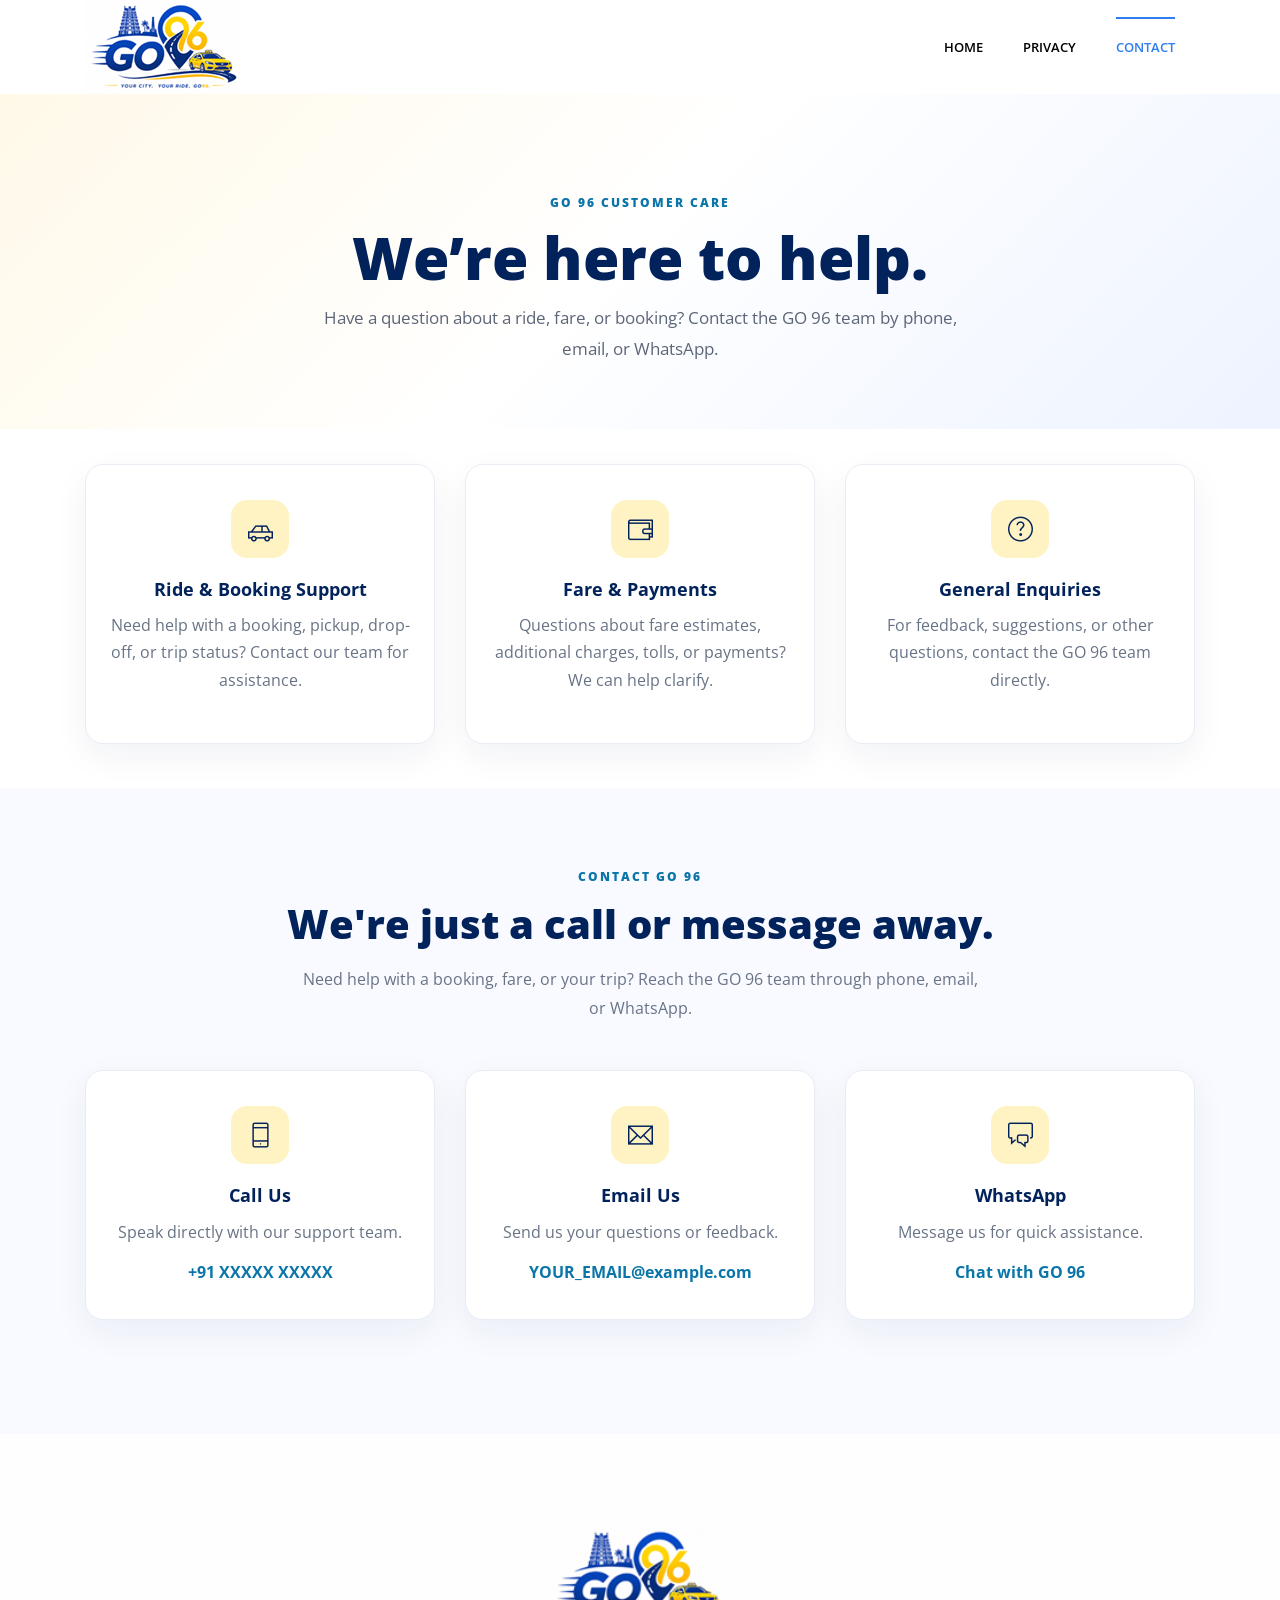
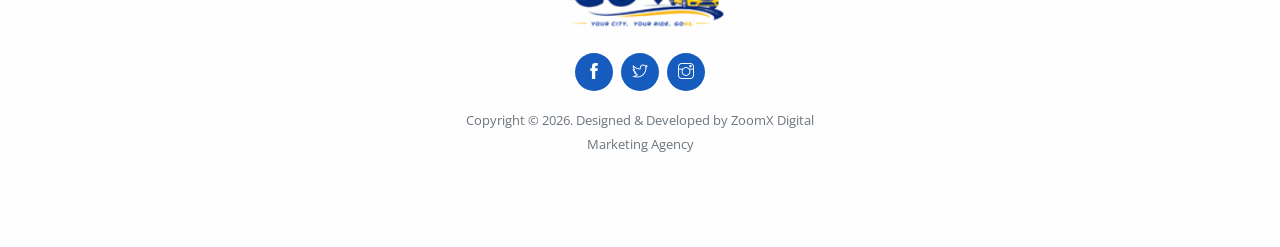
==== contact.html @ 265bedb6 "go96 first upload" ====
<!DOCTYPE html>
<html lang="en">
<head>

  <!-- Basic Page Needs
  ================================================== -->
  <meta charset="utf-8">
  <title>Contact GO 96 | Customer Support</title>

  <!-- Mobile Specific Metas
  ================================================== -->
  <meta http-equiv="X-UA-Compatible" content="IE=edge">
  <meta name="description" content="Download the GO 96 Taxi app and book your rides easily.">
  <meta name="viewport" content="width=device-width, initial-scale=1.0, maximum-scale=5.0">
  <meta name="author" content="ZoomX">

  <!-- Favicon -->
  <link rel="shortcut icon" type="image/x-icon" href="images/favicon.png" />
  
  <!-- PLUGINS CSS STYLE -->
  <link rel="stylesheet" href="plugins/bootstrap/bootstrap.min.css">
  <link rel="stylesheet" href="plugins/themify-icons/themify-icons.css">
  <link rel="stylesheet" href="plugins/slick/slick.css">
  <link rel="stylesheet" href="plugins/slick/slick-theme.css">
  <link rel="stylesheet" href="plugins/fancybox/jquery.fancybox.min.css">
  <link rel="stylesheet" href="plugins/aos/aos.css">

  <!-- CUSTOM CSS -->
  <link href="css/style.css" rel="stylesheet">

</head>

<body class="body-wrapper" data-spy="scroll" data-target=".privacy-nav">


<nav class="navbar main-nav navbar-expand-lg px-2 px-sm-0 py-2 py-lg-0">
  <div class="container">
    <a class="navbar-brand" href="index.html"><img src="images/logo.png" alt="logo"></a>
    <button class="navbar-toggler" type="button" data-toggle="collapse" data-target="#navbarNav"
      aria-controls="navbarNav" aria-expanded="false" aria-label="Toggle navigation">
      <span class="ti-menu"></span>
    </button>
    <div class="collapse navbar-collapse" id="navbarNav">
      <ul class="navbar-nav ml-auto">
        <li class="nav-item dropdown @@home">
          <a class="nav-link " href="index.html">Home
          </a>
        </li>
        <li class="nav-item dropdown @@privacy-policy">
          <a class="nav-link " href="privacypolicy.html" >Privacy
          </a>
        </li>
        <li class="nav-item active">
          <a class="nav-link" href="contact.html">Contact</a>
        </li>
      </ul>
    </div>
  </div>
</nav>

<!-- Contact Page Hero -->
<section class="section page-title go96-contact-hero">
  <div class="container">
    <div class="row">
      <div class="col-lg-8 col-md-10 m-auto text-center">
        <span class="go96-eyebrow">GO 96 CUSTOMER CARE</span>
        <h1>We’re here to help.</h1>
        <p>Have a question about a ride, fare, or booking? Contact the GO 96 team by phone, email, or WhatsApp.</p>
      </div>
    </div>
  </div>
</section>

<!-- Contact options -->
<section class="go96-contact-options">
  <div class="container">
    <div class="row">
      <div class="col-md-4 mb-4">
        <div class="go96-contact-card">
          <div class="go96-contact-icon"><i class="ti-car"></i></div>
          <h4>Ride & Booking Support</h4>
          <p>Need help with a booking, pickup, drop-off, or trip status? Contact our team for assistance.</p>
        </div>
      </div>
      <div class="col-md-4 mb-4">
        <div class="go96-contact-card">
          <div class="go96-contact-icon"><i class="ti-wallet"></i></div>
          <h4>Fare & Payments</h4>
          <p>Questions about fare estimates, additional charges, tolls, or payments? We can help clarify.</p>
        </div>
      </div>
      <div class="col-md-4 mb-4">
        <div class="go96-contact-card">
          <div class="go96-contact-icon"><i class="ti-help-alt"></i></div>
          <h4>General Enquiries</h4>
          <p>For feedback, suggestions, or other questions, contact the GO 96 team directly.</p>
        </div>
      </div>
    </div>
  </div>
</section>

<!-- GO 96 Contact Details -->
<section class="go96-contact-details section">
  <div class="container">
    <div class="row justify-content-center text-center mb-5">
      <div class="col-lg-8">
        <span class="go96-eyebrow">CONTACT GO 96</span>
        <h2 class="go96-contact-heading">We're just a call or message away.</h2>
        <p class="go96-contact-intro">
          Need help with a booking, fare, or your trip? Reach the GO 96 team
          through phone, email, or WhatsApp.
        </p>
      </div>
    </div>

    <div class="row">
      <div class="col-md-4 mb-4">
        <a class="go96-contact-card go96-contact-link" href="tel:+91XXXXXXXXXX">
          <div class="go96-contact-icon"><i class="ti-mobile"></i></div>
          <h4>Call Us</h4>
          <p>Speak directly with our support team.</p>
          <strong>+91 XXXXX XXXXX</strong>
        </a>
      </div>

      <div class="col-md-4 mb-4">
        <a class="go96-contact-card go96-contact-link" href="mailto:YOUR_EMAIL@example.com">
          <div class="go96-contact-icon"><i class="ti-email"></i></div>
          <h4>Email Us</h4>
          <p>Send us your questions or feedback.</p>
          <strong>YOUR_EMAIL@example.com</strong>
        </a>
      </div>

      <div class="col-md-4 mb-4">
        <a class="go96-contact-card go96-contact-link" href="https://wa.me/91XXXXXXXXXX" target="_blank" rel="noopener">
          <div class="go96-contact-icon"><i class="ti-comments"></i></div>
          <h4>WhatsApp</h4>
          <p>Message us for quick assistance.</p>
          <strong>Chat with GO 96</strong>
        </a>
      </div>
    </div>
  </div>
</section>

<style>
.go96-contact-hero {
  padding: 95px 0 65px;
  background: linear-gradient(135deg, #fff9e8 0%, #ffffff 48%, #edf3ff 100%);
}
.go96-contact-hero h1 {
  color: #02225B;
  font-size: clamp(2.3rem, 5vw, 3.7rem);
  font-weight: 800;
  margin: 14px 0;
}
.go96-contact-hero p {
  max-width: 680px;
  margin: 0 auto;
  color: #5d6678;
  font-size: 1.08rem;
  line-height: 1.8;
}
.go96-eyebrow {
  color: #0a75a8;
  font-size: .78rem;
  font-weight: 800;
  letter-spacing: 2px;
}
.go96-contact-options {
  padding: 35px 0 20px;
}
.go96-contact-card {
  height: 100%;
  padding: 30px 25px;
  background: #fff;
  border: 1px solid #e8edf4;
  border-radius: 18px;
  box-shadow: 0 12px 35px rgba(2, 34, 91, .06);
  transition: transform .25s ease, box-shadow .25s ease;
}
.go96-contact-card:hover {
  transform: translateY(-5px);
  box-shadow: 0 18px 40px rgba(2, 34, 91, .12);
}
.go96-contact-icon {
  display: flex;
  align-items: center;
  justify-content: center;
  width: 52px;
  height: 52px;
  margin-bottom: 20px;
  border-radius: 15px;
  background: #fff3c4;
  color: #02225B;
  font-size: 24px;
}
.go96-contact-card h4 {
  color: #02225B;
  font-weight: 700;
  font-size: 1.1rem;
  margin-bottom: 12px;
}
.go96-contact-card p,
.go96-contact-form-section p {
  color: #687386;
  line-height: 1.75;
}
.go96-contact-details {
  padding: 75px 0 90px;
  background: #f8faff;
}
.go96-contact-heading {
  margin: 12px 0 16px;
  color: #02225B;
  font-weight: 800;
}
.go96-contact-intro {
  max-width: 680px;
  margin: 0 auto;
  color: #687386;
  line-height: 1.8;
}
.go96-contact-card {
  display: block;
  height: 100%;
  padding: 35px 24px;
  text-align: center;
  background: #fff;
  border: 1px solid #e8edf4;
  border-radius: 18px;
  box-shadow: 0 12px 35px rgba(2, 34, 91, .06);
  transition: transform .25s ease, box-shadow .25s ease;
}
.go96-contact-link {
  color: inherit;
  text-decoration: none;
}
.go96-contact-link:hover,
.go96-contact-link:focus {
  color: inherit;
  text-decoration: none;
  transform: translateY(-5px);
  box-shadow: 0 18px 40px rgba(2, 34, 91, .12);
}
.go96-contact-icon {
  display: flex;
  align-items: center;
  justify-content: center;
  width: 58px;
  height: 58px;
  margin: 0 auto 20px;
  border-radius: 16px;
  background: #fff3c4;
  color: #02225B;
  font-size: 25px;
}
.go96-contact-card h4 {
  color: #02225B;
  font-weight: 700;
  font-size: 1.15rem;
  margin-bottom: 12px;
}
.go96-contact-card p {
  color: #687386;
  line-height: 1.7;
  margin-bottom: 14px;
}
.go96-contact-card strong {
  color: #0a75a8;
  overflow-wrap: anywhere;
}
@media (max-width: 767px) {
  .go96-contact-hero { padding: 65px 0 45px; }
  .go96-form-card { padding: 23px 18px; }
}
</style>



<!--============================
=            Footer            =
=============================-->
<footer>
  <div class="footer-main">
  <div class="container">
    <div class="row">
      <div class="col-lg-4 col-md-12 m-md-auto align-self-center text-center">
        <div class="block">

          <!-- Footer Logo -->
          <p>
            <img src="images/logo.png" alt="GO 96 footer logo" width="180">
          </p>

          <!-- Social Media Icons -->
          <ul class="social-icon list-inline d-flex justify-content-center">
            <li class="list-inline-item">
              <a href="#"><i class="ti-facebook"></i></a>
            </li>
            <li class="list-inline-item">
              <a href="#"><i class="ti-twitter"></i></a>
            </li>
            <li class="list-inline-item">
              <a href="#"><i class="ti-instagram"></i></a>
            </li>
          </ul>
		<small class="text-secondary">Copyright &copy; <script>document.write(new Date().getFullYear())</script>. Designed &amp; Developed by <a href="https://www.zoomx.org/">ZoomX Digital Marketing Agency</a></small class="text-secondary">
        </div>
      </div>
    </div>
  </div>
</footer>


  <!-- To Top -->
  <div class="scroll-top-to">
    <i class="ti-angle-up"></i>
  </div>
  
  <!-- JAVASCRIPTS -->
  <script src="plugins/jquery/jquery.min.js"></script>
  <script src="plugins/bootstrap/bootstrap.min.js"></script>
  <script src="plugins/slick/slick.min.js"></script>
  <script src="plugins/fancybox/jquery.fancybox.min.js"></script>
  <script src="plugins/syotimer/jquery.syotimer.min.js"></script>
  <script src="plugins/aos/aos.js"></script>
  
  <script src="js/script.js"></script>
</body>

</html>
---- plugins/themify-icons/themify-icons.css ----
@font-face {
  font-family: 'themify';
  src: url('fonts/themify.eot?-fvbane');
  src: url('fonts/themify.eot?#iefix-fvbane') format('embedded-opentype'),
  url('fonts/themify.woff?-fvbane') format('woff'),
  url('fonts/themify.ttf?-fvbane') format('truetype'),
  url('fonts/themify.svg?-fvbane#themify') format('svg');
  font-weight: normal;
  font-style: normal;
}

[class^="ti-"],
[class*=" ti-"] {
  font-family: 'themify';
  speak: none;
  font-style: normal;
  font-weight: normal;
  font-variant: normal;
  text-transform: none;
  line-height: 1;

  /* Better Font Rendering =========== */
  -webkit-font-smoothing: antialiased;
  -moz-osx-font-smoothing: grayscale;
}

.ti-wand:before {
  content: "\e600";
}

.ti-volume:before {
  content: "\e601";
}

.ti-user:before {
  content: "\e602";
}

.ti-unlock:before {
  content: "\e603";
}

.ti-unlink:before {
  content: "\e604";
}

.ti-trash:before {
  content: "\e605";
}

.ti-thought:before {
  content: "\e606";
}

.ti-target:before {
  content: "\e607";
}

.ti-tag:before {
  content: "\e608";
}

.ti-tablet:before {
  content: "\e609";
}

.ti-star:before {
  content: "\e60a";
}

.ti-spray:before {
  content: "\e60b";
}

.ti-signal:before {
  content: "\e60c";
}

.ti-shopping-cart:before {
  content: "\e60d";
}

.ti-shopping-cart-full:before {
  content: "\e60e";
}

.ti-settings:before {
  content: "\e60f";
}

.ti-search:before {
  content: "\e610";
}

.ti-zoom-in:before {
  content: "\e611";
}

.ti-zoom-out:before {
  content: "\e612";
}

.ti-cut:before {
  content: "\e613";
}

.ti-ruler:before {
  content: "\e614";
}

.ti-ruler-pencil:before {
  content: "\e615";
}

.ti-ruler-alt:before {
  content: "\e616";
}

.ti-bookmark:before {
  content: "\e617";
}

.ti-bookmark-alt:before {
  content: "\e618";
}

.ti-reload:before {
  content: "\e619";
}

.ti-plus:before {
  content: "\e61a";
}

.ti-pin:before {
  content: "\e61b";
}

.ti-pencil:before {
  content: "\e61c";
}

.ti-pencil-alt:before {
  content: "\e61d";
}

.ti-paint-roller:before {
  content: "\e61e";
}

.ti-paint-bucket:before {
  content: "\e61f";
}

.ti-na:before {
  content: "\e620";
}

.ti-mobile:before {
  content: "\e621";
}

.ti-minus:before {
  content: "\e622";
}

.ti-medall:before {
  content: "\e623";
}

.ti-medall-alt:before {
  content: "\e624";
}

.ti-marker:before {
  content: "\e625";
}

.ti-marker-alt:before {
  content: "\e626";
}

.ti-arrow-up:before {
  content: "\e627";
}

.ti-arrow-right:before {
  content: "\e628";
}

.ti-arrow-left:before {
  content: "\e629";
}

.ti-arrow-down:before {
  content: "\e62a";
}

.ti-lock:before {
  content: "\e62b";
}

.ti-location-arrow:before {
  content: "\e62c";
}

.ti-link:before {
  content: "\e62d";
}

.ti-layout:before {
  content: "\e62e";
}

.ti-layers:before {
  content: "\e62f";
}

.ti-layers-alt:before {
  content: "\e630";
}

.ti-key:before {
  content: "\e631";
}

.ti-import:before {
  content: "\e632";
}

.ti-image:before {
  content: "\e633";
}

.ti-heart:before {
  content: "\e634";
}

.ti-heart-broken:before {
  content: "\e635";
}

.ti-hand-stop:before {
  content: "\e636";
}

.ti-hand-open:before {
  content: "\e637";
}

.ti-hand-drag:before {
  content: "\e638";
}

.ti-folder:before {
  content: "\e639";
}

.ti-flag:before {
  content: "\e63a";
}

.ti-flag-alt:before {
  content: "\e63b";
}

.ti-flag-alt-2:before {
  content: "\e63c";
}

.ti-eye:before {
  content: "\e63d";
}

.ti-export:before {
  content: "\e63e";
}

.ti-exchange-vertical:before {
  content: "\e63f";
}

.ti-desktop:before {
  content: "\e640";
}

.ti-cup:before {
  content: "\e641";
}

.ti-crown:before {
  content: "\e642";
}

.ti-comments:before {
  content: "\e643";
}

.ti-comment:before {
  content: "\e644";
}

.ti-comment-alt:before {
  content: "\e645";
}

.ti-close:before {
  content: "\e646";
}

.ti-clip:before {
  content: "\e647";
}

.ti-angle-up:before {
  content: "\e648";
}

.ti-angle-right:before {
  content: "\e649";
}

.ti-angle-left:before {
  content: "\e64a";
}

.ti-angle-down:before {
  content: "\e64b";
}

.ti-check:before {
  content: "\e64c";
}

.ti-check-box:before {
  content: "\e64d";
}

.ti-camera:before {
  content: "\e64e";
}

.ti-announcement:before {
  content: "\e64f";
}

.ti-brush:before {
  content: "\e650";
}

.ti-briefcase:before {
  content: "\e651";
}

.ti-bolt:before {
  content: "\e652";
}

.ti-bolt-alt:before {
  content: "\e653";
}

.ti-blackboard:before {
  content: "\e654";
}

.ti-bag:before {
  content: "\e655";
}

.ti-move:before {
  content: "\e656";
}

.ti-arrows-vertical:before {
  content: "\e657";
}

.ti-arrows-horizontal:before {
  content: "\e658";
}

.ti-fullscreen:before {
  content: "\e659";
}

.ti-arrow-top-right:before {
  content: "\e65a";
}

.ti-arrow-top-left:before {
  content: "\e65b";
}

.ti-arrow-circle-up:before {
  content: "\e65c";
}

.ti-arrow-circle-right:before {
  content: "\e65d";
}

.ti-arrow-circle-left:before {
  content: "\e65e";
}

.ti-arrow-circle-down:before {
  content: "\e65f";
}

.ti-angle-double-up:before {
  content: "\e660";
}

.ti-angle-double-right:before {
  content: "\e661";
}

.ti-angle-double-left:before {
  content: "\e662";
}

.ti-angle-double-down:before {
  content: "\e663";
}

.ti-zip:before {
  content: "\e664";
}

.ti-world:before {
  content: "\e665";
}

.ti-wheelchair:before {
  content: "\e666";
}

.ti-view-list:before {
  content: "\e667";
}

.ti-view-list-alt:before {
  content: "\e668";
}

.ti-view-grid:before {
  content: "\e669";
}

.ti-uppercase:before {
  content: "\e66a";
}

.ti-upload:before {
  content: "\e66b";
}

.ti-underline:before {
  content: "\e66c";
}

.ti-truck:before {
  content: "\e66d";
}

.ti-timer:before {
  content: "\e66e";
}

.ti-ticket:before {
  content: "\e66f";
}

.ti-thumb-up:before {
  content: "\e670";
}

.ti-thumb-down:before {
  content: "\e671";
}

.ti-text:before {
  content: "\e672";
}

.ti-stats-up:before {
  content: "\e673";
}

.ti-stats-down:before {
  content: "\e674";
}

.ti-split-v:before {
  content: "\e675";
}

.ti-split-h:before {
  content: "\e676";
}

.ti-smallcap:before {
  content: "\e677";
}

.ti-shine:before {
  content: "\e678";
}

.ti-shift-right:before {
  content: "\e679";
}

.ti-shift-left:before {
  content: "\e67a";
}

.ti-shield:before {
  content: "\e67b";
}

.ti-notepad:before {
  content: "\e67c";
}

.ti-server:before {
  content: "\e67d";
}

.ti-quote-right:before {
  content: "\e67e";
}

.ti-quote-left:before {
  content: "\e67f";
}

.ti-pulse:before {
  content: "\e680";
}

.ti-printer:before {
  content: "\e681";
}

.ti-power-off:before {
  content: "\e682";
}

.ti-plug:before {
  content: "\e683";
}

.ti-pie-chart:before {
  content: "\e684";
}

.ti-paragraph:before {
  content: "\e685";
}

.ti-panel:before {
  content: "\e686";
}

.ti-package:before {
  content: "\e687";
}

.ti-music:before {
  content: "\e688";
}

.ti-music-alt:before {
  content: "\e689";
}

.ti-mouse:before {
  content: "\e68a";
}

.ti-mouse-alt:before {
  content: "\e68b";
}

.ti-money:before {
  content: "\e68c";
}

.ti-microphone:before {
  content: "\e68d";
}

.ti-menu:before {
  content: "\e68e";
}

.ti-menu-alt:before {
  content: "\e68f";
}

.ti-map:before {
  content: "\e690";
}

.ti-map-alt:before {
  content: "\e691";
}

.ti-loop:before {
  content: "\e692";
}

.ti-location-pin:before {
  content: "\e693";
}

.ti-list:before {
  content: "\e694";
}

.ti-light-bulb:before {
  content: "\e695";
}

.ti-Italic:before {
  content: "\e696";
}

.ti-info:before {
  content: "\e697";
}

.ti-infinite:before {
  content: "\e698";
}

.ti-id-badge:before {
  content: "\e699";
}

.ti-hummer:before {
  content: "\e69a";
}

.ti-home:before {
  content: "\e69b";
}

.ti-help:before {
  content: "\e69c";
}

.ti-headphone:before {
  content: "\e69d";
}

.ti-harddrives:before {
  content: "\e69e";
}

.ti-harddrive:before {
  content: "\e69f";
}

.ti-gift:before {
  content: "\e6a0";
}

.ti-game:before {
  content: "\e6a1";
}

.ti-filter:before {
  content: "\e6a2";
}

.ti-files:before {
  content: "\e6a3";
}

.ti-file:before {
  content: "\e6a4";
}

.ti-eraser:before {
  content: "\e6a5";
}

.ti-envelope:before {
  content: "\e6a6";
}

.ti-download:before {
  content: "\e6a7";
}

.ti-direction:before {
  content: "\e6a8";
}

.ti-direction-alt:before {
  content: "\e6a9";
}

.ti-dashboard:before {
  content: "\e6aa";
}

.ti-control-stop:before {
  content: "\e6ab";
}

.ti-control-shuffle:before {
  content: "\e6ac";
}

.ti-control-play:before {
  content: "\e6ad";
}

.ti-control-pause:before {
  content: "\e6ae";
}

.ti-control-forward:before {
  content: "\e6af";
}

.ti-control-backward:before {
  content: "\e6b0";
}

.ti-cloud:before {
  content: "\e6b1";
}

.ti-cloud-up:before {
  content: "\e6b2";
}

.ti-cloud-down:before {
  content: "\e6b3";
}

.ti-clipboard:before {
  content: "\e6b4";
}

.ti-car:before {
  content: "\e6b5";
}

.ti-calendar:before {
  content: "\e6b6";
}

.ti-book:before {
  content: "\e6b7";
}

.ti-bell:before {
  content: "\e6b8";
}

.ti-basketball:before {
  content: "\e6b9";
}

.ti-bar-chart:before {
  content: "\e6ba";
}

.ti-bar-chart-alt:before {
  content: "\e6bb";
}

.ti-back-right:before {
  content: "\e6bc";
}

.ti-back-left:before {
  content: "\e6bd";
}

.ti-arrows-corner:before {
  content: "\e6be";
}

.ti-archive:before {
  content: "\e6bf";
}

.ti-anchor:before {
  content: "\e6c0";
}

.ti-align-right:before {
  content: "\e6c1";
}

.ti-align-left:before {
  content: "\e6c2";
}

.ti-align-justify:before {
  content: "\e6c3";
}

.ti-align-center:before {
  content: "\e6c4";
}

.ti-alert:before {
  content: "\e6c5";
}

.ti-alarm-clock:before {
  content: "\e6c6";
}

.ti-agenda:before {
  content: "\e6c7";
}

.ti-write:before {
  content: "\e6c8";
}

.ti-window:before {
  content: "\e6c9";
}

.ti-widgetized:before {
  content: "\e6ca";
}

.ti-widget:before {
  content: "\e6cb";
}

.ti-widget-alt:before {
  content: "\e6cc";
}

.ti-wallet:before {
  content: "\e6cd";
}

.ti-video-clapper:before {
  content: "\e6ce";
}

.ti-video-camera:before {
  content: "\e6cf";
}

.ti-vector:before {
  content: "\e6d0";
}

.ti-themify-logo:before {
  content: "\e6d1";
}

.ti-themify-favicon:before {
  content: "\e6d2";
}

.ti-themify-favicon-alt:before {
  content: "\e6d3";
}

.ti-support:before {
  content: "\e6d4";
}

.ti-stamp:before {
  content: "\e6d5";
}

.ti-split-v-alt:before {
  content: "\e6d6";
}

.ti-slice:before {
  content: "\e6d7";
}

.ti-shortcode:before {
  content: "\e6d8";
}

.ti-shift-right-alt:before {
  content: "\e6d9";
}

.ti-shift-left-alt:before {
  content: "\e6da";
}

.ti-ruler-alt-2:before {
  content: "\e6db";
}

.ti-receipt:before {
  content: "\e6dc";
}

.ti-pin2:before {
  content: "\e6dd";
}

.ti-pin-alt:before {
  content: "\e6de";
}

.ti-pencil-alt2:before {
  content: "\e6df";
}

.ti-palette:before {
  content: "\e6e0";
}

.ti-more:before {
  content: "\e6e1";
}

.ti-more-alt:before {
  content: "\e6e2";
}

.ti-microphone-alt:before {
  content: "\e6e3";
}

.ti-magnet:before {
  content: "\e6e4";
}

.ti-line-double:before {
  content: "\e6e5";
}

.ti-line-dotted:before {
  content: "\e6e6";
}

.ti-line-dashed:before {
  content: "\e6e7";
}

.ti-layout-width-full:before {
  content: "\e6e8";
}

.ti-layout-width-default:before {
  content: "\e6e9";
}

.ti-layout-width-default-alt:before {
  content: "\e6ea";
}

.ti-layout-tab:before {
  content: "\e6eb";
}

.ti-layout-tab-window:before {
  content: "\e6ec";
}

.ti-layout-tab-v:before {
  content: "\e6ed";
}

.ti-layout-tab-min:before {
  content: "\e6ee";
}

.ti-layout-slider:before {
  content: "\e6ef";
}

.ti-layout-slider-alt:before {
  content: "\e6f0";
}

.ti-layout-sidebar-right:before {
  content: "\e6f1";
}

.ti-layout-sidebar-none:before {
  content: "\e6f2";
}

.ti-layout-sidebar-left:before {
  content: "\e6f3";
}

.ti-layout-placeholder:before {
  content: "\e6f4";
}

.ti-layout-menu:before {
  content: "\e6f5";
}

.ti-layout-menu-v:before {
  content: "\e6f6";
}

.ti-layout-menu-separated:before {
  content: "\e6f7";
}

.ti-layout-menu-full:before {
  content: "\e6f8";
}

.ti-layout-media-right-alt:before {
  content: "\e6f9";
}

.ti-layout-media-right:before {
  content: "\e6fa";
}

.ti-layout-media-overlay:before {
  content: "\e6fb";
}

.ti-layout-media-overlay-alt:before {
  content: "\e6fc";
}

.ti-layout-media-overlay-alt-2:before {
  content: "\e6fd";
}

.ti-layout-media-left-alt:before {
  content: "\e6fe";
}

.ti-layout-media-left:before {
  content: "\e6ff";
}

.ti-layout-media-center-alt:before {
  content: "\e700";
}

.ti-layout-media-center:before {
  content: "\e701";
}

.ti-layout-list-thumb:before {
  content: "\e702";
}

.ti-layout-list-thumb-alt:before {
  content: "\e703";
}

.ti-layout-list-post:before {
  content: "\e704";
}

.ti-layout-list-large-image:before {
  content: "\e705";
}

.ti-layout-line-solid:before {
  content: "\e706";
}

.ti-layout-grid4:before {
  content: "\e707";
}

.ti-layout-grid3:before {
  content: "\e708";
}

.ti-layout-grid2:before {
  content: "\e709";
}

.ti-layout-grid2-thumb:before {
  content: "\e70a";
}

.ti-layout-cta-right:before {
  content: "\e70b";
}

.ti-layout-cta-left:before {
  content: "\e70c";
}

.ti-layout-cta-center:before {
  content: "\e70d";
}

.ti-layout-cta-btn-right:before {
  content: "\e70e";
}

.ti-layout-cta-btn-left:before {
  content: "\e70f";
}

.ti-layout-column4:before {
  content: "\e710";
}

.ti-layout-column3:before {
  content: "\e711";
}

.ti-layout-column2:before {
  content: "\e712";
}

.ti-layout-accordion-separated:before {
  content: "\e713";
}

.ti-layout-accordion-merged:before {
  content: "\e714";
}

.ti-layout-accordion-list:before {
  content: "\e715";
}

.ti-ink-pen:before {
  content: "\e716";
}

.ti-info-alt:before {
  content: "\e717";
}

.ti-help-alt:before {
  content: "\e718";
}

.ti-headphone-alt:before {
  content: "\e719";
}

.ti-hand-point-up:before {
  content: "\e71a";
}

.ti-hand-point-right:before {
  content: "\e71b";
}

.ti-hand-point-left:before {
  content: "\e71c";
}

.ti-hand-point-down:before {
  content: "\e71d";
}

.ti-gallery:before {
  content: "\e71e";
}

.ti-face-smile:before {
  content: "\e71f";
}

.ti-face-sad:before {
  content: "\e720";
}

.ti-credit-card:before {
  content: "\e721";
}

.ti-control-skip-forward:before {
  content: "\e722";
}

.ti-control-skip-backward:before {
  content: "\e723";
}

.ti-control-record:before {
  content: "\e724";
}

.ti-control-eject:before {
  content: "\e725";
}

.ti-comments-smiley:before {
  content: "\e726";
}

.ti-brush-alt:before {
  content: "\e727";
}

.ti-youtube:before {
  content: "\e728";
}

.ti-vimeo:before {
  content: "\e729";
}

.ti-twitter:before {
  content: "\e72a";
}

.ti-time:before {
  content: "\e72b";
}

.ti-tumblr:before {
  content: "\e72c";
}

.ti-skype:before {
  content: "\e72d";
}

.ti-share:before {
  content: "\e72e";
}

.ti-share-alt:before {
  content: "\e72f";
}

.ti-rocket:before {
  content: "\e730";
}

.ti-pinterest:before {
  content: "\e731";
}

.ti-new-window:before {
  content: "\e732";
}

.ti-microsoft:before {
  content: "\e733";
}

.ti-list-ol:before {
  content: "\e734";
}

.ti-linkedin:before {
  content: "\e735";
}

.ti-layout-sidebar-2:before {
  content: "\e736";
}

.ti-layout-grid4-alt:before {
  content: "\e737";
}

.ti-layout-grid3-alt:before {
  content: "\e738";
}

.ti-layout-grid2-alt:before {
  content: "\e739";
}

.ti-layout-column4-alt:before {
  content: "\e73a";
}

.ti-layout-column3-alt:before {
  content: "\e73b";
}

.ti-layout-column2-alt:before {
  content: "\e73c";
}

.ti-instagram:before {
  content: "\e73d";
}

.ti-google:before {
  content: "\e73e";
}

.ti-github:before {
  content: "\e73f";
}

.ti-flickr:before {
  content: "\e740";
}

.ti-facebook:before {
  content: "\e741";
}

.ti-dropbox:before {
  content: "\e742";
}

.ti-dribbble:before {
  content: "\e743";
}

.ti-apple:before {
  content: "\e744";
}

.ti-android:before {
  content: "\e745";
}

.ti-save:before {
  content: "\e746";
}

.ti-save-alt:before {
  content: "\e747";
}

.ti-yahoo:before {
  content: "\e748";
}

.ti-wordpress:before {
  content: "\e749";
}

.ti-vimeo-alt:before {
  content: "\e74a";
}

.ti-twitter-alt:before {
  content: "\e74b";
}

.ti-tumblr-alt:before {
  content: "\e74c";
}

.ti-trello:before {
  content: "\e74d";
}

.ti-stack-overflow:before {
  content: "\e74e";
}

.ti-soundcloud:before {
  content: "\e74f";
}

.ti-sharethis:before {
  content: "\e750";
}

.ti-sharethis-alt:before {
  content: "\e751";
}

.ti-reddit:before {
  content: "\e752";
}

.ti-pinterest-alt:before {
  content: "\e753";
}

.ti-microsoft-alt:before {
  content: "\e754";
}

.ti-linux:before {
  content: "\e755";
}

.ti-jsfiddle:before {
  content: "\e756";
}

.ti-joomla:before {
  content: "\e757";
}

.ti-html5:before {
  content: "\e758";
}

.ti-flickr-alt:before {
  content: "\e759";
}

.ti-email:before {
  content: "\e75a";
}

.ti-drupal:before {
  content: "\e75b";
}

.ti-dropbox-alt:before {
  content: "\e75c";
}

.ti-css3:before {
  content: "\e75d";
}

.ti-rss:before {
  content: "\e75e";
}

.ti-rss-alt:before {
  content: "\e75f";
}
---- css/style.css ----
/*=== MEDIA QUERY ===*/
@import url("https://fonts.googleapis.com/css?family=Lora:400,400i|Open+Sans:300,400,600,700,800");
body {
  font-family: "Open Sans", sans-serif;
  -webkit-font-smoothing: antialiased;
}

.mobile-shadow {
    filter: drop-shadow(0 20px 30px rgba(0, 0, 0, 0.45))
            drop-shadow(0 8px 15px rgba(0, 0, 0, 0.25));
}

.go96-title {
    font-size: 70px !important;
    font-weight: 800;
    color: #02225B;
}

h1, h2, h3, h4, h5, h6 {
  font-family: "Open Sans", sans-serif;
  color: #000;
  font-weight: 300;
}

h1 {
  font-size: 65px;
  line-height: 61px;
}

h2 {
  font-size: 40px;
  line-height: 50px;
}

h3 {
  font-size: 20px;
  line-height: 30px;
}

p, li, blockquote, label {
  font-size: 16px;
  letter-spacing: 0;
  line-height: 25px;
  color: #808080;
  margin-bottom: 0;
}

cite {
  font-size: 14px;
  font-style: normal;
}

.lora {
  font-family: "Lora", serif;
  font-style: italic;
}

.form-control::-webkit-input-placeholder {
  color: #808080;
  line-height: 25px;
  font-size: 16px;
}

ul.app-badge {
  margin-bottom: 60px;
}

ul.app-badge li a img {
  width: 150px;
  height: auto;
}

@media (max-width: 400px) {
  ul.app-badge li {
    margin-bottom: 10px;
  }
}

ul.post-tag {
  margin-bottom: 20px;
}

ul.post-tag li {
  font-size: 14px;
}

ul.post-tag li img {
  width: 25px;
  height: 25px;
  border-radius: 100%;
  margin-right: 5px;
}

ul.post-tag li a {
  font-size: 14px;
}

ul.post-tag li:last-child {
  margin-left: 25px;
}

ul.social-links {
  margin-bottom: 0;
}

ul.social-links li:first-child a {
  padding-left: 0;
}

ul.social-links li a {
  padding: 0 15px;
  display: block;
}

ul.social-links li a i {
  font-size: 20px;
  color: #000;
}

body {
  overflow-x: hidden;
}

.shadow, .service .service-box, .founder img, .team-sm .image img, .job-list .block, .privacy .block, .user-login .block .image img, .coming-soon .block .count-down .syotimer-cell {
  box-shadow: 0 7px 20px 0 rgba(0, 0, 0, 0.08);
}

.overlay:before {
  content: '';
  background: rgba(105, 140, 230, 0.1);
  position: absolute;
  top: 0;
  left: 0;
  right: 0;
  bottom: 0;
}

a {
  font-size: inherit;
  color: inherit;
}

a:focus,
a:hover {
  color: #2e7eed;
  text-decoration: none;
}

.bg-gray {
  background: #fafafa;
}

.bg-blue {
  background: #2e7eed;
}

.bg-1 {
  background: url(../images/background/promo-video-back.png) fixed no-repeat;
  background-size: cover;
}

.bg-coming-soon {
  background: url(../images/background/comming-soon.jpg) fixed no-repeat;
  background-size: cover;
  background-position: bottom;
}

.section {
  padding: 100px 0;
}

.section-title {
  text-align: center;
  margin-bottom: 80px;
}

.section-title h2 {
  font-size: 35px;
  margin-bottom: 13px;
}

.section-title p {
  width: 50%;
  margin: 0 auto;
}

@media (max-width: 480px) {
  .section-title p {
    width: 100%;
  }
}

.page-title {
  text-align: center;
}

.video {
  position: relative;
}

.video:before {
  border-radius: 3px;
}

.video img {
  width: 100%;
  border-radius: 8px;
}

.video .video-button {
  position: absolute;
  left: 0;
  top: 0;
  display: flex;
  justify-content: center;
  align-items: center;
  width: 100%;
  height: 100%;
}

.video .video-box a {
  width: 100%;
  height: 100%;
  display: flex;
  justify-content: center;
  align-items: center;
}

.video .video-box a i {
  height: 125px;
  width: 125px;
  font-size: 40px;
  background: #2e7eed;
  border-radius: 100%;
  color: #fff;
  line-height: 125px;
  text-align: center;
}

@media (max-width: 992px) {
  .video .video-box a i {
    height: 80px;
    width: 80px;
    line-height: 80px;
    font-size: 22px;
  }
}

.video .video-box a iframe {
  width: 100%;
  height: 100%;
}

.form-control.main {
  background: #fff;
  padding: 15px 20px;
  height: 48px;
  margin-bottom: 20px;
  border: 1px solid #cccccc;
  font-size: 14px;
}

.form-control.main:focus {
  border: 1px solid #2e7eed;
  box-shadow: none;
}

textarea.form-control.main {
  height: initial;
}

.form-control::-webkit-input-placeholder {
  color: #808080;
  font-size: 14px;
}

.left {
  overflow: hidden;
}

.left img {
  margin-left: -40px;
}

@media (max-width: 768px) {
  .left img {
    margin-left: 0;
    margin-bottom: 30px;
  }
}

.right {
  overflow: hidden;
}

.right img {
  margin-left: 40px;
}

@media (max-width: 768px) {
  .right img {
    margin-left: 0;
  }
}

.hide-overflow, .service {
  overflow: hidden;
}

.nav-up {
  top: -70px;
}

button:focus,
.slick-slide:focus {
  outline: 0;
}

.btn {
  text-transform: uppercase;
}

.btn-download {
  padding: 20px 35px;
  font-size: 14px;
  background: #fff;
  color: #2e7eed;
}

.btn-download span {
  margin-left: 5px;
  font-size: 20px;
}

.btn-main {
  padding: 25px 45px;
  border-radius: 3px;
  background: #2e7eed;
  color: #fff;
  outline: none;
}

.btn-main:hover {
  color: #fff;
}

.btn-main:focus {
  color: #fff;
  box-shadow: none;
}

.btn-main-md {
  padding: 17px 38px;
  border-radius: 30px;
  background: #2e7eed;
  color: #fff;
  outline: none;
}

.btn-main-md:hover {
  color: #2e7eed;
  background:#fff ;
}

.btn-main-md:focus {
  color: #fff;
  box-shadow: none;
}

.feature-box {
    border-radius: 40px !important;
}

.btn-main-sm {
  padding: 15px 35px;
  border-radius: 3px;
  background: #2e7eed;
  color: #fff;
  outline: none;
  font-size: 14px;
}

.btn-main-sm:hover {
  color: #fff;
}

.btn-main-sm:focus {
  color: #fff;
  box-shadow: none;
}

.btn-white {
  background: white;
  color: #2e7eed;
}

.btn-rounded-icon {
  border-radius: 100px;
  color: #fff;
  border: 1px solid #fff;
  padding: 13px 50px;
}

.main-nav {
  background: #fff;
  z-index: 1;
}

.main-nav .navbar-brand {
  padding: 0;
}

.main-nav .navbar-nav .nav-item {
  position: relative;
  font-family: "Open Sans", sans-serif;
}

.main-nav .navbar-nav .nav-item .nav-link {
  position: relative;
  text-align: center;
  font-size: 13px;
  text-transform: uppercase;
  font-weight: 600;
  color: #000;
  padding-left: 20px;
  padding-right: 20px;
  line-height: 45px;
}

@media (max-width: 992px) {
  .main-nav .navbar-nav .nav-item .nav-link {
    line-height: 25px;
  }
}

.main-nav .navbar-nav .nav-item .nav-link span i {
  font-size: 11px;
}

.main-nav .navbar-nav .nav-item.active .nav-link {
  color: #2e7eed;
}

.main-nav .navbar-nav .nav-item.active .nav-link:before {
  content: '';
  background: #2e7eed;
  width: 60%;
  height: 2px;
  position: absolute;
  top: 0;
  left: 20%;
}

@media (max-width: 992px) {
  .main-nav .navbar-nav .nav-item.active .nav-link:before {
    display: none;
  }
}

.main-nav .dropdown {
  position: relative;
}

.main-nav .dropdown .open > a,
.main-nav .dropdown .open > a:focus,
.main-nav .dropdown .open > a:hover {
  background: transparent;
}

.main-nav .dropdown.full-width .dropdown-menu {
  left: 0 !important;
  right: 0 !important;
}

@media (max-width: 992px) {
  .main-nav .dropdown {
    -webkit-transform: none;
            transform: none;
    left: auto;
    position: relative;
    text-align: center;
  }
}

.main-nav .dropdown .dropdown-menu {
  border-radius: 0;
  padding: 0;
  border: 0;
  box-shadow: 0 8px 30px rgba(0, 0, 0, 0.05);
  display: none;
  margin-top: 0;
}

.main-nav .dropdown .dropdown-menu.show {
  display: block;
}

@media (max-width: 992px) {
  .main-nav .dropdown .dropdown-menu {
    text-align: center;
    float: left !important;
    width: 100%;
    margin: 0;
  }
}

.main-nav .dropdown .dropdown-menu .dropdown-item {
  font-size: 13px;
  padding: 3px 22px;
  transition: .3s ease;
}

.main-nav .dropdown .dropdown-menu .dropdown-item.active, .main-nav .dropdown .dropdown-menu .dropdown-item.focus, .main-nav .dropdown .dropdown-menu .dropdown-item:focus, .main-nav .dropdown .dropdown-menu .dropdown-item:hover {
  background-color: transparent;
  color: #2e7eed;
}

.main-nav .dropdown .dropdown-menu li:first-child {
  margin-top: 10px;
}

.main-nav .dropdown .dropdown-menu li:last-child {
  margin-bottom: 10px;
}

@media (min-width: 992px) {
  .main-nav .dropdown .dropdown-menu {
    position: absolute;
    display: block;
    visibility: hidden;
    opacity: 0;
    -webkit-transform: translateY(10px);
            transform: translateY(10px);
    transition: visibility 0.2s, opacity 0.2s, -webkit-transform 500ms cubic-bezier(0.43, 0.26, 0.11, 0.99);
    transition: visibility 0.2s, opacity 0.2s, transform 500ms cubic-bezier(0.43, 0.26, 0.11, 0.99);
    transition: visibility 0.2s, opacity 0.2s, transform 500ms cubic-bezier(0.43, 0.26, 0.11, 0.99), -webkit-transform 500ms cubic-bezier(0.43, 0.26, 0.11, 0.99);
  }
  .main-nav .dropdown:hover > .dropdown-menu {
    opacity: 1;
    visibility: visible;
    color: #777;
    -webkit-transform: translateY(0px);
            transform: translateY(0px);
  }
}

.dropdown-submenu.active > a,
.dropdown-submenu:hover > a {
  color: #2e7eed;
}

.dropleft .dropdown-menu,
.dropright .dropdown-menu {
  margin: 0;
}

.dropdown-toggle::after {
  display: none;
}

.dropleft .dropdown-toggle::before,
.dropright .dropdown-toggle::after {
  font-weight: bold;
  font-family: "themify";
  border: 0;
  font-size: 8px;
  vertical-align: 1px;
}

.dropleft .dropdown-toggle::before {
  content: "\e64a";
  margin-right: 5px;
}

.dropright .dropdown-toggle::after {
  content: "\e649";
  margin-left: 5px;
}

.navbar-toggler:focus,
.navbar-toggler:hover {
  outline: none;
}

.footer-main {
  padding: 92px 0;
  background: #fefeff;
}

@media (max-width: 768px) {
  .footer-main {
    padding: 50px 0;
  }
}

.footer-main .block img {
  margin-bottom: 20px;
}

.footer-main .block img #small-Apps {
  fill: red;
}

.footer-main .block ul.social-icon li a {
  text-decoration: none;
  display: block;
  width: 38px;
  height: 38px;
  border-radius: 100%;
  background: #165cbe;
  color: #fff;
  text-align: center;
  line-height: 38px;
}

@media (max-width: 768px) {
  .footer-main .block {
    margin-bottom: 40px;
  }
}

.footer-main .block-2 h6 {
  font-weight: bold;
  font-size: 14px;
  text-transform: uppercase;
  color: #fff;
  margin-bottom: 25px;
}

.footer-main .block-2 ul {
  padding: 0;
}

.footer-main .block-2 ul li {
  margin-bottom: 10px;
  list-style: none;
}

.footer-main .block-2 ul li a {
  font-size: 14px;
  color: #6f6f71;
  transition: .2s ease;
}

.footer-main .block-2 ul li a:hover {
  color: #fff;
}

.footer-classic {
  background: #fafafa;
  text-align: center;
  padding: 110px 0;
}

.footer-classic ul.social-icons {
  margin-bottom: 30px;
}

@media (max-width: 480px) {
  .footer-classic ul.social-icons li {
    margin-bottom: 10px;
  }
}

.footer-classic ul.social-icons li a {
  padding: 0 20px;
  display: block;
}

.footer-classic ul.social-icons li a i {
  font-size: 25px;
  color: #000;
}

.footer-classic ul.footer-links li a {
  padding: 0 10px;
  display: block;
  font-weight: bold;
  text-transform: uppercase;
  font-size: 14px;
  color: #000;
}

.scroll-top-to {
  position: fixed;
  right: 20px;
  bottom: 50px;
  width: 40px;
  height: 40px;
  border-radius: 30px;
  line-height: 40px;
  text-align: center;
  background: #2e7eed;
  color: #fff;
  transition: 0.3s;
  z-index: 999556;
  cursor: pointer;
  display: none;
}

.scroll-top-to:hover {
  background: #333;
}

@media (max-width: 768px) {
  .scroll-top-to {
    bottom: 15px;
    right: 15px;
    width: 35px;
    height: 35px;
    line-height: 35px;
  }
}

.call-to-action-app {
  text-align: center;
}

.call-to-action-app h2,
.call-to-action-app p,
.call-to-action-app a {
  color: #fff !important;
}

.call-to-action-app p {
  margin-bottom: 60px;
}

.call-to-action-app ul li {
  margin: 10px;
}

@media (max-width: 480px) {
  .call-to-action-app ul li {
    margin-left: 0;
    margin-bottom: 10px;
  }
}

.call-to-action-app ul li:first-child {
  margin-left: 0;
}

.call-to-action-app ul li a i {
  font-size: 20px;
  margin-right: 5px;
}

.cta-hire {
  background: #FAFAFA;
}

.cta-hire p {
  width: 65%;
  margin: 0 auto;
}

.cta-hire h2,
.cta-hire p {
  margin-bottom: 20px;
}

.cta-community {
  margin-bottom: 50px;
  padding: 40px 100px;
}

@media (max-width: 992px) {
  .cta-community {
    padding: 40px;
  }
}

.jd-modal .modal-content {
  padding: 25px;
  text-align: left;
  background: #fafafa;
}

.jd-modal .modal-content .modal-header .modal-title {
  color: #000;
}

.jd-modal .modal-content .modal-body .block-2 {
  display: flex;
  margin-bottom: 70px;
}

.jd-modal .modal-content .modal-body .block-2 .title {
  width: 30%;
}

.jd-modal .modal-content .modal-body .block-2 .title p {
  color: #000;
}

.jd-modal .modal-content .modal-body .block-2 .details {
  width: 70%;
}

.jd-modal .modal-content .modal-body .block-2 .details ul {
  padding-left: 0;
  margin: 0;
}

.jd-modal .modal-content .modal-body .block-2 .details ul li {
  list-style: none;
  margin-bottom: 5px;
}

.jd-modal .modal-content .modal-body .block-2 .details ul li span {
  padding-right: 5px;
  color: #000;
}

.jd-modal .modal-content .modal-body .form-title {
  margin-bottom: 30px;
}

.banner {
  padding: 100px 0;
}

.banner .block h1 {
  margin-bottom: 13px;
}

.banner .block p {
  font-size: 20px;
  margin-bottom: 30px;
}

.banner .block .video {
  width: 80%;
  margin: 0 auto;
}

@media (max-width: 768px) {
  .banner .block .video {
    width: 100%;
  }
}

.banner .block ul.clients-logo {
  margin-top: 30px;
}

.banner .block ul.clients-logo li {
  margin-left: 30px;
}

@media (max-width: 480px) {
  .banner .block ul.clients-logo li {
    margin-bottom: 20px;
  }
}

.banner .block ul.clients-logo li:first-child {
  margin-left: 0;
}

.slider {
  padding: 180px 0 300px;
  text-align: center;
  position: relative;
  overflow: hidden;
}

.slider .block {
  position: relative;
}

.slider .block h1,
.slider .block h3 {
  color: #fff;
}

.slider .block .download {
  margin-top: 20px;
}

.slider .block .image-content {
  text-align: center;
}

.slider .block .image-content img {
  margin-top: 100px;
  margin-bottom: -200px;
}

.slider:before {
  content: '';
  position: absolute;
  bottom: 0;
  right: 0;
  border-bottom: 290px solid #fff;
  border-left: 2000px solid transparent;
  width: 0;
}

.services .service-block {
  background: #fff;
  padding: 30px 40px;
  margin-bottom: 30px;
  border-radius: 5px;
}

.services .service-block:last-child {
  margin-bottom: 0;
}

@media (max-width: 480px) {
  .services .service-block:last-child {
    margin-bottom: 30px;
  }
}

.services .service-block h3 {
  line-height: 30px;
  text-transform: capitalize;
  font-size: 16px;
  font-weight: 500;
}

.services .service-block i {
  font-size: 30px;
  color: #2e7eed;
  margin-bottom: 15px;
  display: inline-block;
}

.services .service-block p {
  margin-bottom: 0;
  font-size: 14px;
  line-height: 20px;
}

.services .app-preview {
  display: flex;
  justify-content: center !important;
}

.services .app-preview img {
  height: 500px;
  width: auto;
}

@media (max-width: 992px) {
  .services .col-lg-4.m-auto {
    display: none;
  }
}

@media (max-width: 768px) {
  .service .service-thumb {
    width: 80%;
    margin: 0 auto;
  }
}

.service .service-box {
  padding: 20px;
  background: #fff;
  border-radius: 4px;
}

@media (max-width: 768px) {
  .service .service-box {
    width: 80%;
    margin: 0 auto;
  }
}

.service .service-box .service-item {
  text-align: center;
  padding: 10px;
  margin: 20px 0;
}

.service .service-box .service-item i {
  font-size: 20px;
  color: #2e7eed;
  display: inline-block;
  margin-bottom: 10px;
}

.service .service-box .service-item p {
  font-size: 14px;
}

.feature .feature-content h2,
.feature .feature-content p {
  margin-bottom: 25px;
}

@media (max-width: 768px) {
  .feature .feature-content h2,
  .feature .feature-content p {
    text-align: center;
  }
}

@media (max-width: 768px) {
  .feature .testimonial {
    text-align: center;
  }
}

.feature .testimonial p {
  font-family: "Lora", serif;
  margin-bottom: 10px;
  font-style: italic;
  color: #242424;
}

.feature .testimonial ul.meta li {
  font-size: 12px;
  margin-right: 10px;
}

.feature .testimonial ul.meta li img {
  height: 40px;
  width: 40px;
  border-radius: 100%;
}

@media (max-width: 480px) {
  .app-features .app-feature {
    margin-bottom: 30px;
  }
}

.app-features .app-explore {
  display: flex;
  justify-content: center !important;
  margin-bottom: 40px;
}

.banner-full .image {
  display: flex;
  justify-content: center;
}

.banner-full .image img {
  height: 625px;
}

@media (max-width: 768px) {
  .banner-full .image {
    margin-bottom: 30px;
  }
}

@media (max-width: 768px) {
  .banner-full .block {
    text-align: center;
  }
}

.banner-full .block .logo {
  margin-bottom: 40px;
}

.banner-full .block h1 {
  margin-bottom: 40px;
}

.banner-full .block p {
  font-size: 20px;
  margin-bottom: 50px;
}

.banner-full .block .app {
  margin-bottom: 20px;
}

.video-promo {
  padding: 150px 0;
}

.video-promo .content-block {
  width: 60%;
  margin: 0 auto;
  text-align: center;
}

.video-promo .content-block h2 {
  font-size: 30px;
  color: #fff;
}

.video-promo .content-block p {
  margin-bottom: 30px;
}

.video-promo .content-block a i.video {
  height: 125px;
  width: 125px;
  background: #2e7eed;
  display: inline-block;
  font-size: 40px;
  color: #fff;
  text-align: center;
  line-height: 125px;
  border-radius: 100%;
}

.video-promo .content-block a:focus {
  outline: 0;
}

.testimonial .testimonial-slider .item {
  padding-bottom: 10px;
}

.testimonial .testimonial-slider .item .block {
  padding: 40px;
  text-align: center;
  margin: 10px;
  border-radius: 5px;
}

.testimonial .testimonial-slider .item .block .image {
  margin-top: 30px;
  margin-bottom: 5px;
  width: 100%;
  display: flex;
  justify-content: center;
}

@media (max-width: 768px) {
  .testimonial .testimonial-slider .item .block .image {
    flex-grow: 1;
  }
}

.testimonial .testimonial-slider .item .block .image img {
  height: 40px;
  width: 40px;
  border-radius: 100%;
}

.testimonial .testimonial-slider .item .block p {
  font-family: "Lora", serif;
  font-style: italic;
  color: #888888;
}

.testimonial .testimonial-slider .item .block cite {
  font-style: normal;
  font-size: 14px;
  color: #161616;
}

.testimonial .testimonial-slider .owl-dots .owl-dot:hover span {
  background: #2e7eed;
}

.testimonial .testimonial-slider .owl-dots .owl-dot.active span {
  background: #2e7eed;
}

/* GO 96 — Interactive Premium Gradient */
.gradient-banner {
    padding: 100px 0 170px;
    position: relative;
    overflow: hidden;
    isolation: isolate;

    --mouse-x: 50%;
    --mouse-y: 50%;
}

/* Main gradient background */
.gradient-banner::before {
    position: absolute;
    content: '';
    bottom: 0;
    left: 50%;
    transform: translateX(-50%);
    width: 200%;
    height: 200%;
    border-radius: 50%;
    z-index: -2;

    background: linear-gradient(
        135deg,
        #FFFF00 0%,
        #02225B 35%,
        #3328ff 75%,
        #009EC5 100%
    );

    background-size: 200% 200%;
    animation: gradientShift 12s ease-in-out infinite alternate;
}

/* Smooth background movement */
@keyframes gradientShift {
    0% {
        background-position: 0% 0%;
    }

    100% {
        background-position: 100% 100%;
    }
}

/* Keep content above the background */
.gradient-banner > .container,
.gradient-banner > .shapes-container {
    position: relative;
    z-index: 1;
}

.gradient-banner > .shapes-container {
    position: absolute;
    inset: 0;
    pointer-events: none;
}

.pull-top {
  margin-top: -100px;
}

.shapes-container {
    position: absolute;
    overflow: hidden;
    inset: 0;
    pointer-events: none;
}

.shapes-container .shape {
    position: absolute;
    animation: floatShape 8s ease-in-out infinite alternate;
    will-change: transform;
}

.shapes-container .shape::before {
    content: '';
    position: absolute;
    inset: 0;
    background-color: rgba(255, 255, 255, 0.1);
    transform: rotate(-35deg);
    border-radius: 50px;
}

/* Continuous floating animation */
@keyframes floatShape {
    0% {
        transform: translate3d(-15px, -20px, 0) rotate(0deg);
    }

    50% {
        transform: translate3d(20px, 15px, 0) rotate(8deg);
    }

    100% {
        transform: translate3d(-10px, 25px, 0) rotate(-5deg);
    }
}

.shapes-container .shape {
    animation: diagonalRain 8s linear infinite;
    will-change: transform, opacity;
}

/* Diagonal movement + smooth fading */
@keyframes diagonalRain {
    0% {
        transform: translate(250px, -250px);
        opacity: 0;
    }

    15% {
        opacity: 0.8;
    }

    50% {
        opacity: 0.8;
    }

    85% {
        opacity: 0.5;
    }

    100% {
        transform: translate(-250px, 250px);
        opacity: 0;
    }
}

/* Different speeds */
.shapes-container .shape:nth-child(3n) {
    animation-duration: 5s;
}

.shapes-container .shape:nth-child(3n + 1) {
    animation-duration: 8s;
}

.shapes-container .shape:nth-child(3n + 2) {
    animation-duration: 11s;
}

/* Stagger the starting times */
.shapes-container .shape:nth-child(2n) {
    animation-delay: -3s;
}

.shapes-container .shape:nth-child(5n) {
    animation-delay: -6s;
}

.shapes-container .shape:nth-child(1) {
  top: 2%;
  left: 11%;
  width: 400px;
  height: 70px;
}

.shapes-container .shape:nth-child(2) {
  top: 14%;
  left: 18%;
  width: 200px;
  height: 15px;
}

.shapes-container .shape:nth-child(3) {
  top: 80%;
  left: 4%;
  width: 300px;
  height: 60px;
}

.shapes-container .shape:nth-child(4) {
  top: 85%;
  left: 15%;
  width: 100px;
  height: 10px;
}

.shapes-container .shape:nth-child(5) {
  top: 5%;
  left: 50%;
  width: 300px;
  height: 25px;
}

.shapes-container .shape:nth-child(6) {
  top: 4%;
  left: 52%;
  width: 200px;
  height: 5px;
}

.shapes-container .shape:nth-child(7) {
  top: 80%;
  left: 70%;
  width: 200px;
  height: 5px;
}

.shapes-container .shape:nth-child(8) {
  top: 55%;
  left: 95%;
  width: 200px;
  height: 5px;
}

.shapes-container .shape:nth-child(9) {
  top: 50%;
  left: 90%;
  width: 300px;
  height: 50px;
}

.shapes-container .shape:nth-child(10) {
  top: 30%;
  left: 60%;
  width: 500px;
  height: 55px;
}

.shapes-container .shape:nth-child(11) {
  top: 60%;
  left: 60%;
  width: 200px;
  height: 5px;
}

.shapes-container .shape:nth-child(12) {
  top: 35%;
  left: 75%;
  width: 200px;
  height: 5px;
}

.shapes-container .shape:nth-child(13) {
  top: 90%;
  left: 40%;
  width: 300px;
  height: 45px;
}

.shapes-container .shape:nth-child(14) {
  top: 54%;
  left: 75%;
  width: 200px;
  height: 5px;
}

.shapes-container .shape:nth-child(15) {
  top: 50%;
  left: 90%;
  width: 200px;
  height: 5px;
}

.shapes-container .shape:nth-child(16) {
  top: 50%;
  left: 81%;
  width: 100px;
  height: 5px;
}

.zindex-1 {
  z-index: 1;
}

hr {
  display: block;
  height: 2px;
  border: 0;
  border-top: 2px solid #2e7eed;
  margin: 1em 0;
  padding: 0;
}

.icon-box {
  height: 80px;
  width: 80px;
  text-align: center;
  background: #2e7eed;
}

.icon-box i {
  line-height: 80px;
  font-size: 30px;
}

.founder {
  margin-bottom: 30px;
}

.founder img {
  border-radius: 5px;
  margin-bottom: 25px;
}

.founder h2 {
  font-size: 30px;
  line-height: 30px;
}

.founder cite {
  font-size: 14px;
  font-style: normal;
}

.founder p {
  margin-top: 10px;
  font-size: 14px;
  margin-bottom: 20px;
}

.team-sm {
  margin-bottom: 30px;
}

.team-sm .image {
  position: relative;
  overflow: hidden;
  margin-bottom: 30px;
}

.team-sm .image img {
  border-radius: 5px;
}

.team-sm .image .social-links {
  position: absolute;
  background: #2e7eed;
  left: 0;
  right: 0;
  text-align: center;
  width: calc(100% - 80px);
  margin: 0 40px;
  border-radius: 4px;
  opacity: 0;
  -webkit-transform: translate3d(0, 10px, 0);
          transform: translate3d(0, 10px, 0);
  transition: 0.3s;
  bottom: 20px;
}

.team-sm .image .social-links ul {
  margin-bottom: 0;
}

.team-sm .image .social-links ul li a {
  display: block;
  padding: 15px;
}

.team-sm .image .social-links ul li a i {
  font-size: 20px;
  color: #fff;
}

.team-sm .image:hover .social-links {
  opacity: 1;
  -webkit-transform: translate3d(0, 0, 0);
          transform: translate3d(0, 0, 0);
}

.team-sm h3 {
  margin-bottom: 0;
}

.team-sm cite {
  font-size: 14px;
  font-style: normal;
}

.team-sm p {
  margin-top: 15px;
}

.featured-article {
  padding: 0 0 50px 0;
}

.featured-article article.featured {
  display: flex;
}

@media (max-width: 768px) {
  .featured-article article.featured {
    flex-wrap: wrap;
  }
}

.featured-article article.featured .image {
  flex-basis: 100%;
  padding: 20px;
}

.featured-article article.featured .image img {
  width: 100%;
  border-radius: 8px;
}

@media (max-width: 768px) {
  .featured-article article.featured .image {
    margin-bottom: 20px;
  }
}

.featured-article article.featured .content {
  margin-left: 30px;
  flex-basis: 100%;
  align-self: center;
}

@media (max-width: 768px) {
  .featured-article article.featured .content {
    text-align: center;
  }
}

.featured-article article.featured .content h2 {
  margin-bottom: 20px;
}

.featured-article article.featured .content h2 a {
  font-size: 30px;
  color: #000;
  display: inline-block;
}

.featured-article article.featured .content h2 a:hover {
  color: #2e7eed;
}

.featured-article article.featured .content p {
  margin-bottom: 25px;
}

.post-sm {
  margin-bottom: 40px;
}

.post-sm .post-thumb {
  margin-bottom: 15px;
  overflow: hidden;
}

.post-sm .post-thumb img {
  transition: .3s ease;
}

.post-sm .post-title {
  margin-bottom: 15px;
}

.post-sm .post-title h3 a {
  color: #000;
  font-size: 20px;
}

.post-sm .post-title h3 a:hover {
  color: #2e7eed;
}

.post-sm:hover .post-thumb img {
  -webkit-transform: scale(1.3);
          transform: scale(1.3);
}

.blog-single .single-post {
  padding-bottom: 70px;
}

.blog-single .single-post .post-body .feature-image {
  margin-bottom: 30px;
}

.blog-single .single-post .post-body .feature-image img {
  width: 100%;
}

.blog-single .single-post .post-body p {
  margin-bottom: 20px;
}

.blog-single .single-post .post-body .quote {
  padding: 30px 0;
  width: 80%;
  margin: 0 auto;
}

@media (max-width: 768px) {
  .blog-single .single-post .post-body .quote {
    width: 80%;
  }
}

.blog-single .single-post .post-body .quote blockquote {
  color: #000;
  padding: 10px 0 10px 30px;
  text-align: left;
  font-size: 30px;
  line-height: 40px;
  border-left: 6px solid #666666;
}

.blog-single .single-post .post-body .post-image {
  width: 60%;
  margin: 0 auto;
  margin-bottom: 20px;
}

.blog-single .about-author h2 {
  padding-bottom: 15px;
  border-bottom: 1px solid #cccccc;
  margin-bottom: 30px;
  font-size: 30px;
}

@media (max-width: 480px) {
  .blog-single .about-author h2 {
    text-align: center;
  }
}

@media (max-width: 480px) {
  .blog-single .about-author .media {
    flex-wrap: wrap;
  }
}

@media (max-width: 480px) {
  .blog-single .about-author .media .image {
    flex-grow: 1;
    width: 100%;
    display: flex;
    justify-content: center;
  }
}

.blog-single .about-author .media .image img {
  width: 150px;
  height: 150px;
  border-radius: 100%;
}

.blog-single .about-author .media .media-body {
  margin-left: 40px;
}

@media (max-width: 480px) {
  .blog-single .about-author .media .media-body {
    flex-grow: 1;
    width: 100%;
    text-align: center;
    margin-left: 0;
    margin-top: 20px;
  }
}

.blog-single .about-author .media .media-body p {
  margin-bottom: 15px;
}

.related-articles .title {
  margin-bottom: 20px;
}

.related-articles .title h2 {
  font-size: 30px;
}

.pagination-nav {
  display: flex;
  justify-content: center;
}

.pagination-nav ul.pagination {
  padding-top: 30px;
}

.pagination-nav ul.pagination li {
  margin-right: 10px;
}

.pagination-nav ul.pagination li a {
  border-radius: 3px;
  padding: 0;
  height: 50px;
  width: 50px;
  line-height: 50px;
  text-align: center;
  border-color: transparent;
  box-shadow: 0px 1px 3px 0px rgba(0, 0, 0, 0.1);
  color: #808080;
  transition: .3s ease-in;
}

.pagination-nav ul.pagination li a:hover {
  background-color: #2e7eed;
  color: #fff;
  border-color: transparent;
}

.pagination-nav ul.pagination .active a {
  background-color: #2e7eed;
  color: #fff;
  border-color: transparent;
}

@media (max-width: 480px) {
  .about .content {
    text-align: center;
  }
}

.about .content h2 {
  margin-bottom: 20px;
  text-transform: capitalize;
}

.about .about-slider .item {
  padding: 20px;
}

.about .about-slider .owl-dots .owl-dot:hover span {
  background: #2e7eed;
}

.about .about-slider .owl-dots .owl-dot.active span {
  background: #2e7eed;
}

.create-stories .block img {
  width: 100%;
  margin-bottom: 20px;
}

.create-stories .block h3 {
  margin-bottom: 10px;
}

@media (max-width: 768px) {
  .create-stories .block {
    margin-bottom: 30px;
  }
}

.quotes .quote-slider h2 {
  font-size: 50px;
}

.quotes .quote-slider cite {
  margin-left: 150px;
  font-style: normal;
}

.clients {
  padding: 50px 0;
}

.clients h3 {
  margin-bottom: 30px;
}

.clients .client-slider .slick-track {
  display: flex;
  align-items: center;
}

.clients .client-slider img {
  max-width: 80%;
}

.investors .block {
  margin-bottom: 30px;
}

.investors .block .image {
  margin-bottom: 20px;
}

.investors .block .image img {
  width: 100%;
  border-radius: 8px;
}

.investors .block h3 {
  margin-bottom: 0;
  line-height: 1;
}

.investors .block p {
  font-size: 14px;
}

.hover-zoom {
  overflow: hidden;
  border-radius: 8px;
}

.hover-zoom img {
  transition: .3s ease;
}

.hover-zoom:hover img {
  -webkit-transform: scale(1.2);
          transform: scale(1.2);
}

.error-page {
  position: fixed;
  height: 100%;
  width: 100%;
}

.error-page .center {
  height: 100%;
  display: flex;
  justify-content: center;
  align-items: center;
}

.error-page .center .block h1 {
  font-size: 200px;
  font-weight: 400;
  line-height: 266px;
  font-family: "Lora", serif;
}

.error-page .center .block p {
  margin-bottom: 50px;
}

.career-featured .block {
  display: flex;
}

@media (max-width: 768px) {
  .career-featured .block {
    flex-wrap: wrap;
  }
}

.career-featured .block .content {
  flex-basis: 100%;
  align-self: center;
}

@media (max-width: 768px) {
  .career-featured .block .content {
    flex-grow: 1;
    width: 100%;
    margin-bottom: 30px;
    text-align: center;
  }
}

.career-featured .block .content h2 {
  margin-bottom: 30px;
}

.career-featured .block .video {
  justify-content: center;
  align-self: center;
  flex-basis: 100%;
  margin-left: 10px;
}

@media (max-width: 768px) {
  .career-featured .block .video {
    flex-grow: 1;
    width: 100%;
  }
}

.company-fun-facts h2 {
  margin-bottom: 60px;
}

.company-fun-facts .fun-fact {
  margin-bottom: 20px;
  text-align: center;
}

.company-fun-facts .fun-fact i {
  font-size: 25px;
  display: inline-block;
  margin-bottom: 10px;
  line-height: 60px;
  height: 60px;
  width: 60px;
  border: 1px solid #000;
  border-radius: 100%;
}

.gallery .image {
  cursor: pointer;
}

.job-list .block {
  padding: 50px 80px;
  background: #fff;
}

.job-list .block h2 {
  margin-bottom: 40px;
  font-size: 30px;
}

.job-list .block .job {
  padding: 50px 10px;
  display: flex;
}

@media (max-width: 768px) {
  .job-list .block .job {
    display: block;
    text-align: center;
  }
}

.job-list .block .job:not(:last-child) {
  border-bottom: 1px solid #cccccc;
}

@media (max-width: 480px) {
  .job-list .block .job {
    flex-wrap: wrap;
  }
}

.job-list .block .job .content {
  flex-basis: 100%;
}

.job-list .block .job .content h3 {
  margin-bottom: 0;
}

.job-list .block .job .apply-button {
  flex-basis: 100%;
  align-self: center;
  text-align: right;
}

@media (max-width: 768px) {
  .job-list .block .job .apply-button {
    margin-top: 20px;
    text-align: center;
  }
}

.faq .block {
  padding: 50px;
}

@media (max-width: 480px) {
  .faq .block {
    padding: 30px;
  }
}

.faq .block .faq-item {
  margin-bottom: 40px;
}

.faq .block .faq-item .faq-item-title {
  margin-bottom: 30px;
}

.faq .block .faq-item .faq-item-title h2 {
  font-size: 30px;
  border-bottom: 1px solid #cccccc;
}

.faq .block .faq-item .faq-item-title:last-child {
  margin-bottom: 0;
}

.faq .block .faq-item .item .item-link {
  position: relative;
  padding: 10px 0 10px 18px;
  padding-left: 25px;
}

.faq .block .faq-item .item .item-link a {
  font-size: 20px;
  color: #000;
}

.faq .block .faq-item .item .item-link a span {
  margin-right: 5px;
}

.faq .block .faq-item .item .item-link:before {
  font-family: 'themify';
  content: "\e64b";
  position: absolute;
  left: 0;
  font-weight: 600;
  font-size: 15px;
  top: 15px;
}

.faq .block .faq-item .item .accordion-block {
  background: #fafafa;
}

.faq .block .faq-item .item .accordion-block p {
  padding: 20px;
}

.privacy .privacy-nav {
  position: -webkit-sticky;
  position: sticky;
  top: 15px;
  background: #fafafa;
  padding: 30px 0;
  display: flex;
  justify-content: center;
}

.privacy .privacy-nav ul {
  padding-left: 0;
  margin-bottom: 0;
}

.privacy .privacy-nav ul li {
  list-style: none;
}

.privacy .privacy-nav ul li a {
  font-size: 16px;
  color: #757575;
  padding: 10px 0;
  font-weight: bold;
  display: block;
}

@media (max-width: 768px) {
  .privacy .privacy-nav ul li a {
    font-size: 16px;
    padding: 5px 0;
  }
}

.privacy .privacy-nav ul li a.active {
  color: #000;
}

@media (max-width: 768px) {
  .privacy .privacy-nav {
    margin-bottom: 30px;
  }
}

.privacy .block {
  background: #fff;
  padding: 40px 50px;
}

.privacy .block .policy-item {
  padding-bottom: 40px;
}

.privacy .block .policy-item .title {
  margin-bottom: 20px;
}

.privacy .block .policy-item .title h3 {
  border-bottom: 1px solid #cccccc;
  padding-bottom: 15px;
}

.privacy .block .policy-item .policy-details p {
  margin-bottom: 20px;
}

.user-login {
  height: 100%;
  width: 100%;
}

.user-login .block {
  display: flex;
}

@media (max-width: 768px) {
  .user-login .block {
    flex-wrap: wrap;
  }
}

.user-login .block .image {
  flex-basis: 100%;
  margin-right: 40px;
}

@media (max-width: 768px) {
  .user-login .block .image {
    flex-grow: 1;
    text-align: center;
    margin-bottom: 30px;
    margin-right: 0;
  }
}

.user-login .block .image img {
  border-radius: 8px;
}

.user-login .block .content {
  flex-basis: 100%;
  align-self: center;
  padding: 50px;
  border: 1px solid #cccccc;
  border-radius: 4px;
}

@media (max-width: 768px) {
  .user-login .block .content {
    flex-grow: 1;
  }
}

.user-login .block .content .logo {
  margin-bottom: 80px;
}

@media (max-width: 992px) {
  .user-login .block .content .logo {
    margin-bottom: 40px;
  }
}

.user-login .block .content .title-text {
  margin-bottom: 35px;
}

.user-login .block .content .title-text h3 {
  padding-bottom: 20px;
  border-bottom: 1px solid #cccccc;
}

.user-login .block .content .new-acount {
  margin-top: 20px;
}

.user-login .block .content .new-acount p, .user-login .block .content .new-acount a {
  font-size: 14px;
}

.user-login .block .content .new-acount p a {
  color: #000;
}

.coming-soon {
  color: #000;
  padding: 120px 0;
  min-height: 100vh;
}

@media (max-width: 992px) {
  .coming-soon {
    padding: 80px 0;
  }
}

.coming-soon .block h3 {
  color: #808080;
}

.coming-soon .block .count-down {
  margin-top: 70px;
}

@media (max-width: 768px) {
  .coming-soon .block .count-down {
    margin-top: 40px;
  }
}

.coming-soon .block .count-down .syotimer-cell {
  min-width: 200px;
  padding: 45px 0;
  margin-right: 30px;
  margin-bottom: 20px;
  background: #fff;
  display: inline-block;
}

@media (max-width: 768px) {
  .coming-soon .block .count-down .syotimer-cell {
    min-width: 180px;
    padding: 35px 0;
  }
}

.coming-soon .block .count-down .syotimer-cell .syotimer-cell__value {
  font-size: 65px;
  line-height: 80px;
  text-align: center;
  position: relative;
  font-weight: bold;
}

.coming-soon .block .count-down .syotimer-cell .syotimer-cell__unit {
  font-size: 20px;
  color: #6c6c6c;
  text-transform: uppercase;
  font-weight: normal;
}

.address .block .address-block {
  text-align: center;
}

.address .block .address-block .icon {
  margin-bottom: 25px;
  display: flex;
  justify-content: center;
}

.address .block .address-block .icon i {
  display: block;
  height: 100px;
  width: 100px;
  background: #fafafa;
  border-radius: 100%;
  font-size: 45px;
  text-align: center;
  line-height: 100px;
}

.google-map {
  position: relative;
}

.google-map #map_canvas {
  height: 500px;
  width: 100%;
}

@media (max-width: 768px) {
  .google-map #map_canvas {
    height: 350px;
  }
}

/*# sourceMappingURL=style.css.map */
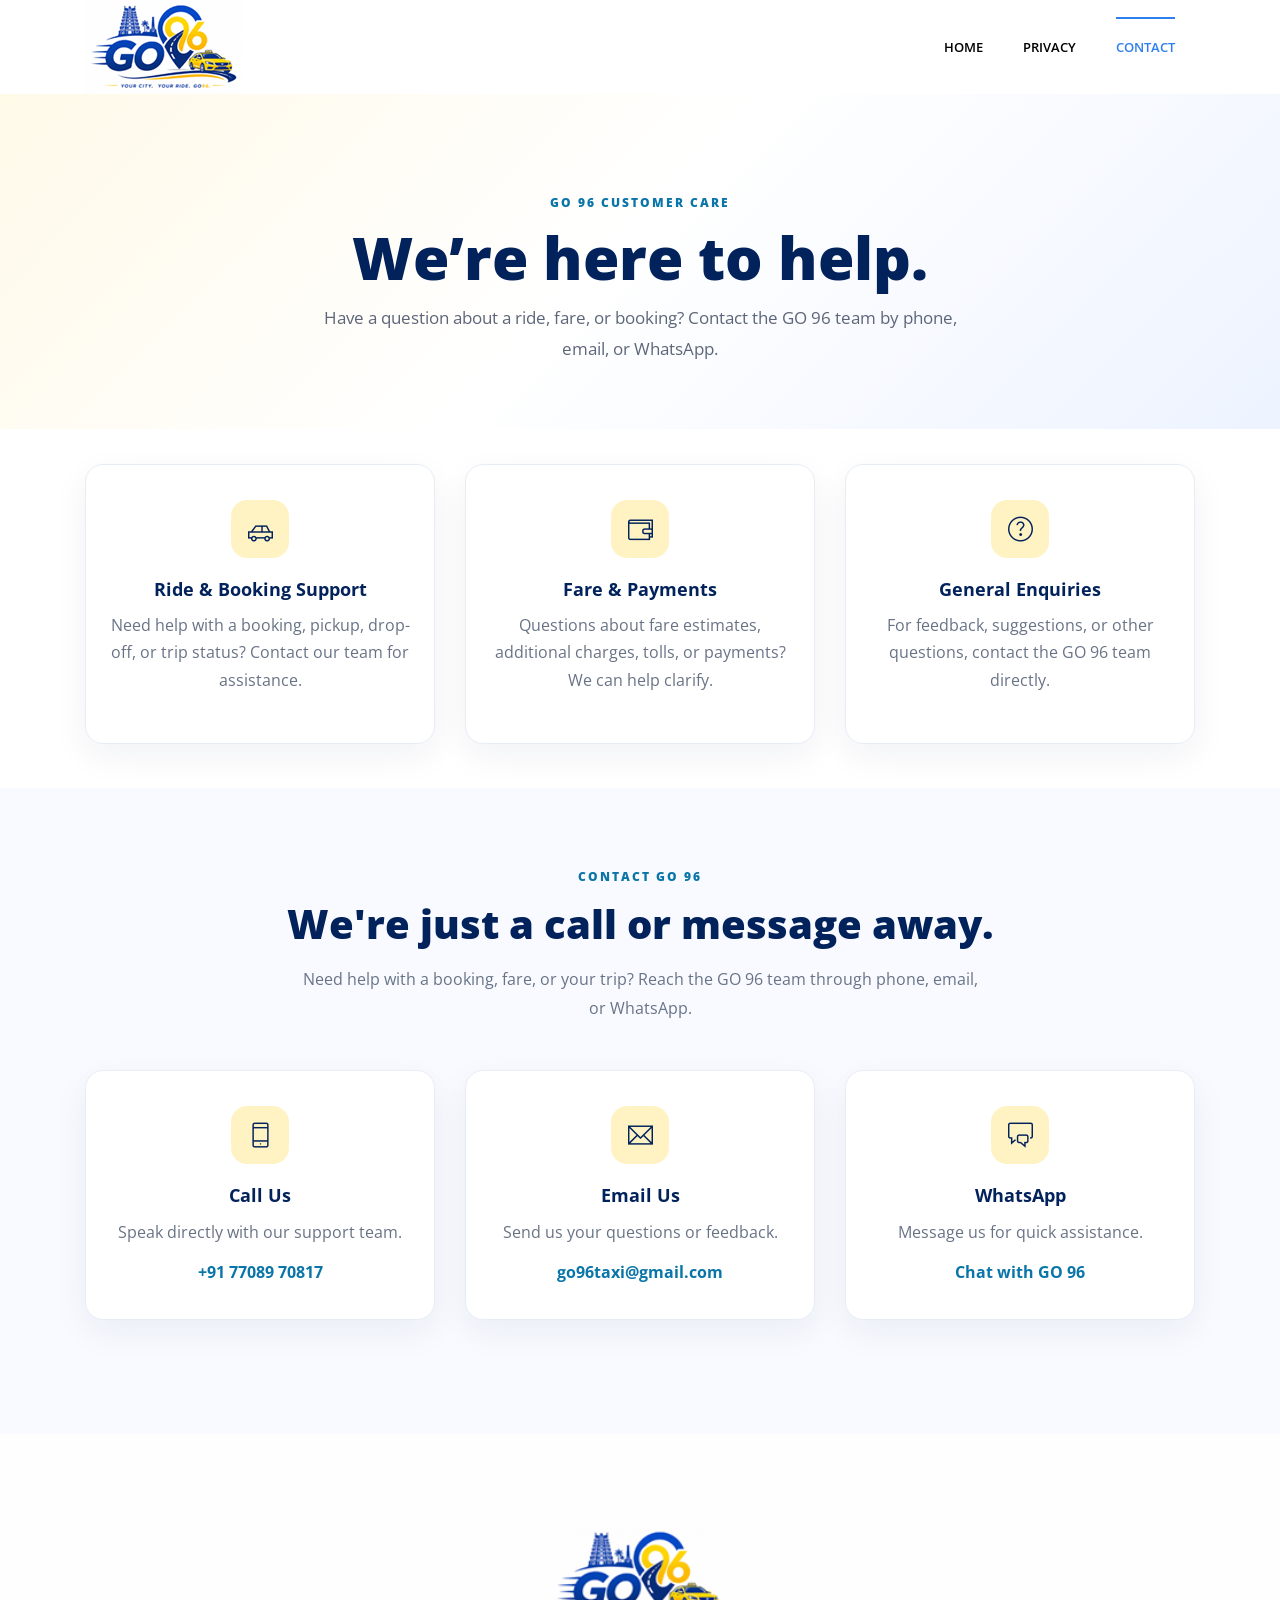
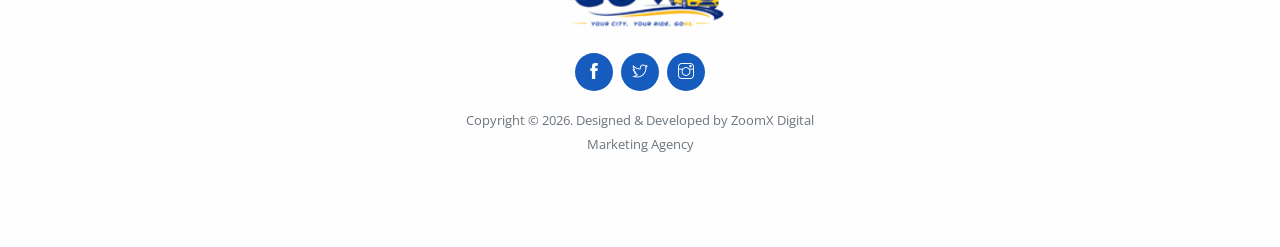
==== commit dc9e36c2: "Update contact.html" ====
--- a/contact.html
+++ b/contact.html
@@ -116,25 +116,25 @@
 
     <div class="row">
       <div class="col-md-4 mb-4">
-        <a class="go96-contact-card go96-contact-link" href="tel:+91XXXXXXXXXX">
+        <a class="go96-contact-card go96-contact-link" href="tel:+917708970817">
           <div class="go96-contact-icon"><i class="ti-mobile"></i></div>
           <h4>Call Us</h4>
           <p>Speak directly with our support team.</p>
-          <strong>+91 XXXXX XXXXX</strong>
+          <strong>+91 77089 70817</strong>
         </a>
       </div>
 
       <div class="col-md-4 mb-4">
-        <a class="go96-contact-card go96-contact-link" href="mailto:YOUR_EMAIL@example.com">
+        <a class="go96-contact-card go96-contact-link" href="mailto:go96taxi@gmail.com">
           <div class="go96-contact-icon"><i class="ti-email"></i></div>
           <h4>Email Us</h4>
           <p>Send us your questions or feedback.</p>
-          <strong>YOUR_EMAIL@example.com</strong>
+          <strong>go96taxi@gmail.com</strong>
         </a>
       </div>
 
       <div class="col-md-4 mb-4">
-        <a class="go96-contact-card go96-contact-link" href="https://wa.me/91XXXXXXXXXX" target="_blank" rel="noopener">
+        <a class="go96-contact-card go96-contact-link" href="https://wa.me/917708970817" target="_blank" rel="noopener">
           <div class="go96-contact-icon"><i class="ti-comments"></i></div>
           <h4>WhatsApp</h4>
           <p>Message us for quick assistance.</p>
